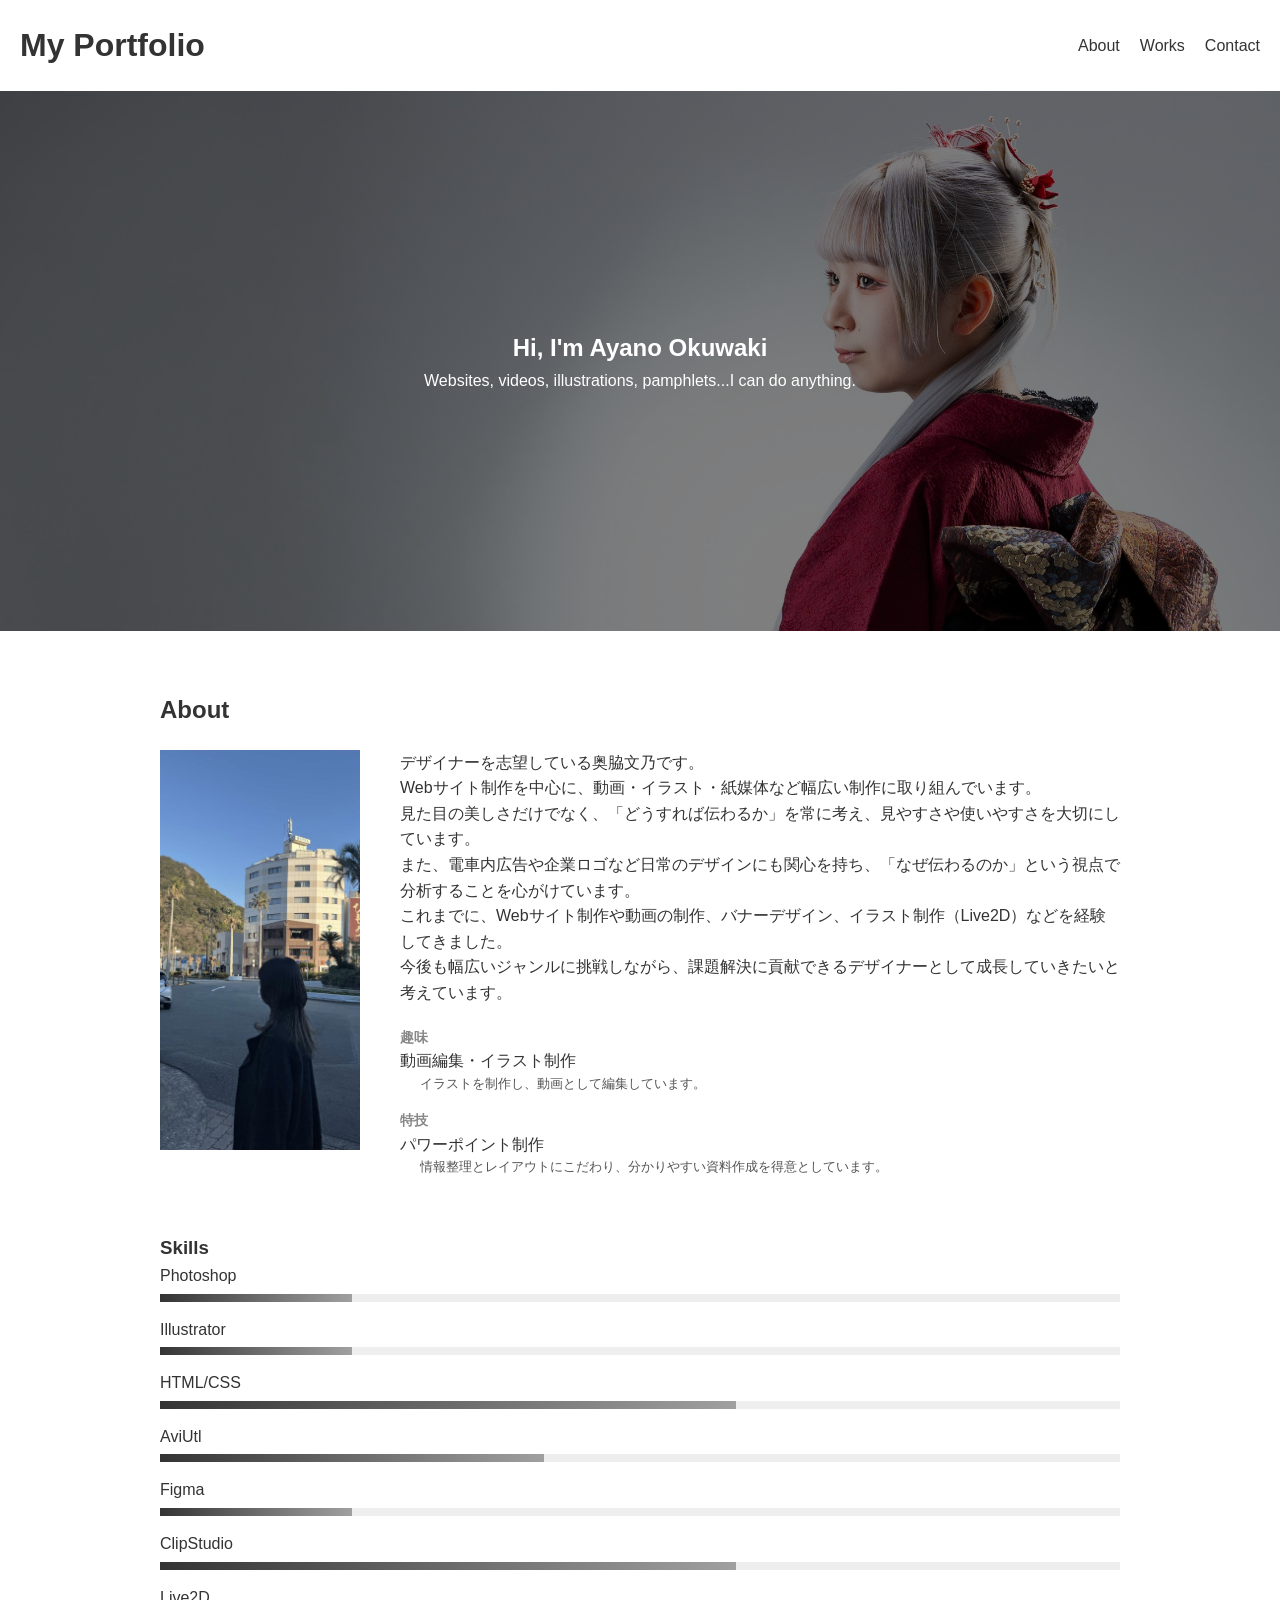
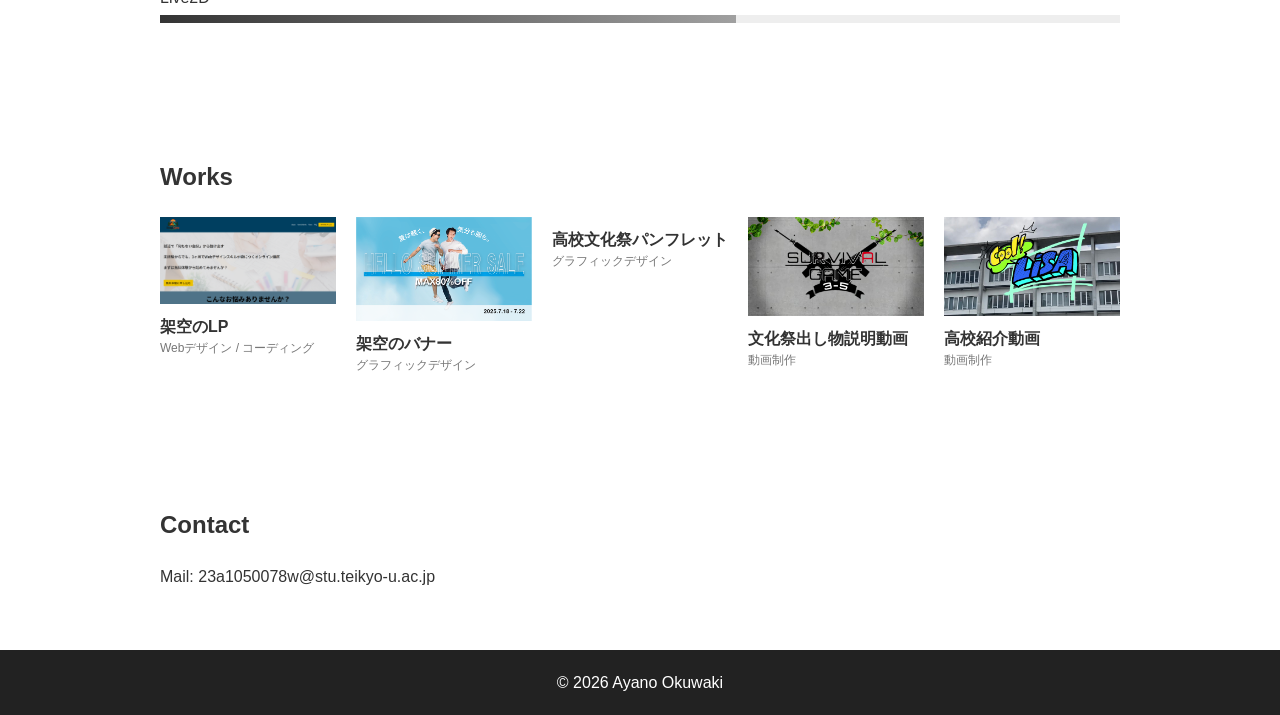
==== index.html @ f5fd3107 "Aboutに写真追加" ====
<!DOCTYPE html>
<html lang="ja">
<head>
    <meta charset="UTF-8">
    <meta name="viewport" content="width=device-width, initial-scale=1.0">
    <title>Ayano Okuwaki-My Portfolio</title>
    <link rel="stylesheet" href="style.css" />
</head>

<body>
  <header class="header">
    <h1 class="logo">My Portfolio</h1>
    <nav>
      <ul class="nav">
        <li><a href="#about">About</a></li>
        <li><a href="#works">Works</a></li>
        <li><a href="#contact">Contact</a></li>
      </ul>
    </nav>
  </header>

  <section class="hero">
    <h2>Hi, I'm Ayano Okuwaki</h2>
    <p>Websites, videos, illustrations, pamphlets...I can do anything.</p>
  </section>

  <section id="about" class="section">
    <h2>About</h2>

    <div class="about-container">

    <div class="about-top">
      <div class="about-image">
        <img src="ポートフォリオ用\IMG_9710.jpg" alt="プロフィール写真">
      </div>
          
      <div class="about-text">
        <p>
          デザイナーを志望している奥脇文乃です。<br>
          Webサイト制作を中心に、動画・イラスト・紙媒体など幅広い制作に取り組んでいます。<br>
          見た目の美しさだけでなく、「どうすれば伝わるか」を常に考え、見やすさや使いやすさを大切にしています。<br>
          また、電車内広告や企業ロゴなど日常のデザインにも関心を持ち、「なぜ伝わるのか」という視点で分析することを心がけています。<br>
          これまでに、Webサイト制作や動画の制作、バナーデザイン、イラスト制作（Live2D）などを経験してきました。<br>
          今後も幅広いジャンルに挑戦しながら、課題解決に貢献できるデザイナーとして成長していきたいと考えています。
        </p>
        <div class="hobbies-specialskills">
          <div class="item">
            <h4>趣味</h4>
            <p>動画編集・イラスト制作</p>
            <p class="skill-description">イラストを制作し、動画として編集しています。</p>
          </div>

          <div class="item">
            <h4>特技</h4>
            <p>パワーポイント制作</p>
            <p class="skill-description">情報整理とレイアウトにこだわり、分かりやすい資料作成を得意としています。</p>
          </div>
        </div>
      </div>
    </div>
      

      <div class="skills">
        <h3>Skills</h3>
        <ul>
          <li><span>Photoshop</span><div class="bar"><div class="level w1"></div></div></li>
          <li><span>Illustrator</span><div class="bar"><div class="level w1"></div></div></li>
          <li><span>HTML/CSS</span><div class="bar"><div class="level w3"></div></div></li>
          <li><span>AviUtl</span><div class="bar"><div class="level w2"></div></div></li>
          <li><span>Figma</span><div class="bar"><div class="level w1"></div></div></li>
          <li><span>ClipStudio</span><div class="bar"><div class="level w3"></div></div></li>
          <li><span>Live2D</span><div class="bar"><div class="level w3"></div></div></li>
        </ul>
      </div>

    </div>
  </section>

  <section id="works" class="section">
    <h2>Works</h2>
    <div class="works-list">

      <a href="https://potato0823.github.io/Design-Camp_LP/MainPage.html" class="work-card">
        <img src="ポートフォリオ用\Design-Camp_PC版サムネ.png" alt="">
        <div class="work-info">
          <h3>架空のLP</h3>
          <p>Webデザイン / コーディング</p>
        </div>
      </a>

      <a href="#" class="work-card">
        <img src="ポートフォリオ用\ネットドリーマーズインターン完成品.png" alt="">
        <div class="work-info">
          <h3>架空のバナー</h3>
          <p>グラフィックデザイン</p>
        </div>
      </a>

      <a href="#" class="work-card">
        <img src="img/work3.jpg" alt="">
        <div class="work-info">
          <h3>高校文化祭パンフレット</h3>
          <p>グラフィックデザイン</p>
        </div>
      </a>

      <a href="https://youtu.be/r6qwOFw-28Y" class="work-card">
        <img src="ポートフォリオ用\サバゲPV - frame at 0m2s.jpg" alt="">
        <div class="work-info">
          <h3>文化祭出し物説明動画</h3>
          <p>動画制作</p>
        </div>
      </a>

      <a href="https://youtu.be/Aw9OY4f07_g" class="work-card">
        <img src="ポートフォリオ用\國分・蝦名・奥脇班 - frame at 0m9s.jpg" >
        <div class="work-info">
          <h3>高校紹介動画</h3>
          <p>動画制作</p>
        </div>
      </a>

</div>
  </section>


  <section id="contact" class="section">
    <h2>Contact</h2>
    <p>Mail: 23a1050078w@stu.teikyo-u.ac.jp</p>
  </section>

  <footer class="footer">
    <p>© 2026 Ayano Okuwaki</p>
  </footer>

</body>

</html>
---- style.css ----
* {
  margin: 0;
  padding: 0;
  box-sizing: border-box;
}

/* 全体 */
body {
  font-family: Arial, sans-serif;
  line-height: 1.6;
  color: #333;
}

/* ヘッダー */
.header {
  display: flex;
  justify-content: space-between;
  align-items: center;
  padding: 20px;
}

.nav {
  display: flex;
  gap: 20px;
  list-style: none;
}

.nav a {
  text-decoration: none;
  color: #333;
}

/* ヒーロー */
.hero {
  position: relative;
  height: 60vh;
  display: flex;
  flex-direction: column;
  justify-content: center;
  align-items: center;
  background: #f5f5f5;
  background-image: url('ポートフォリオ用/IMG_7394_1.JPG');
  background-size: cover;
  background-position: center;
  text-align: center;
}

.hero::before {
  content: '';
  position: absolute;
  inset: 0; /* top/right/bottom/leftまとめて書ける */
  background-color: rgba(0, 0, 0, 0.5);
}

.hero h2,
.hero p {
  position: relative;
  z-index: 1;
  color: white; /* 見やすくなる */
}

/* セクション */
.section {
  padding: 60px 20px;
  max-width: 1000px;
  margin: 0 auto;
}

.section h2 {
  margin-bottom: 20px;
}

/* Aboutレイアウト */
/* 全体 */
.about-container {
  display: flex;
  flex-direction: column;
  gap: 40px;
}

.about-top {
  display: flex;
  gap: 40px;
  align-items: flex-start;
}

/* 写真 */
.about-image {
  width: 200px;
  flex-shrink: 0;
}

.about-image img {
  width: 100%;
  height: 400px;
  object-fit: cover; /* ←縦長でも崩れない */
  filter: grayscale(20%);
}

/* 左：文章 */
.about-text {
  flex: 1;
}

.hobbies-specialskills {
  margin-top: 20px;
}

.item {
  margin-bottom: 15px;
}

.item h4 {
  font-size: 14px;
  color: #888;
}

.hobbies-specialskills .skill-description {
  margin-left: 20px;
  color: #555;
  font-size: small;
}
/* 右：スキル */
.skills {
  width: 100%;
}

.skills ul {
  list-style: none;
}

.skills li {
  margin-bottom: 15px;
}

.skills span {
  display: block;
  margin-bottom: 5px;
}

/* スキルバー */
.bar {
  width: 100%;
  height: 8px;
  background: #eee;
}

.level {
  height: 100%;
  background: linear-gradient(90deg, #343434, #a0a0a0);

}

/* レベル */
.w1 { width: 20%; }
.w2 { width: 40%; }
.w3 { width: 60%; }

/* Works */
.works-list {
  display: flex;
  gap: 20px;
}

.work-card {
  flex: 1;
  text-decoration: none;
  color: #333;
}

.work-card img {
  width: 100%;
  display: block;
}

.work-info {
  padding: 10px 0;
}

.work-info h3 {
  font-size: 16px;
}

.work-info p {
  font-size: 12px;
  color: #777;
}

/* フッター */
.footer {
  text-align: center;
  padding: 20px;
  background: #222;
  color: #fff;
}
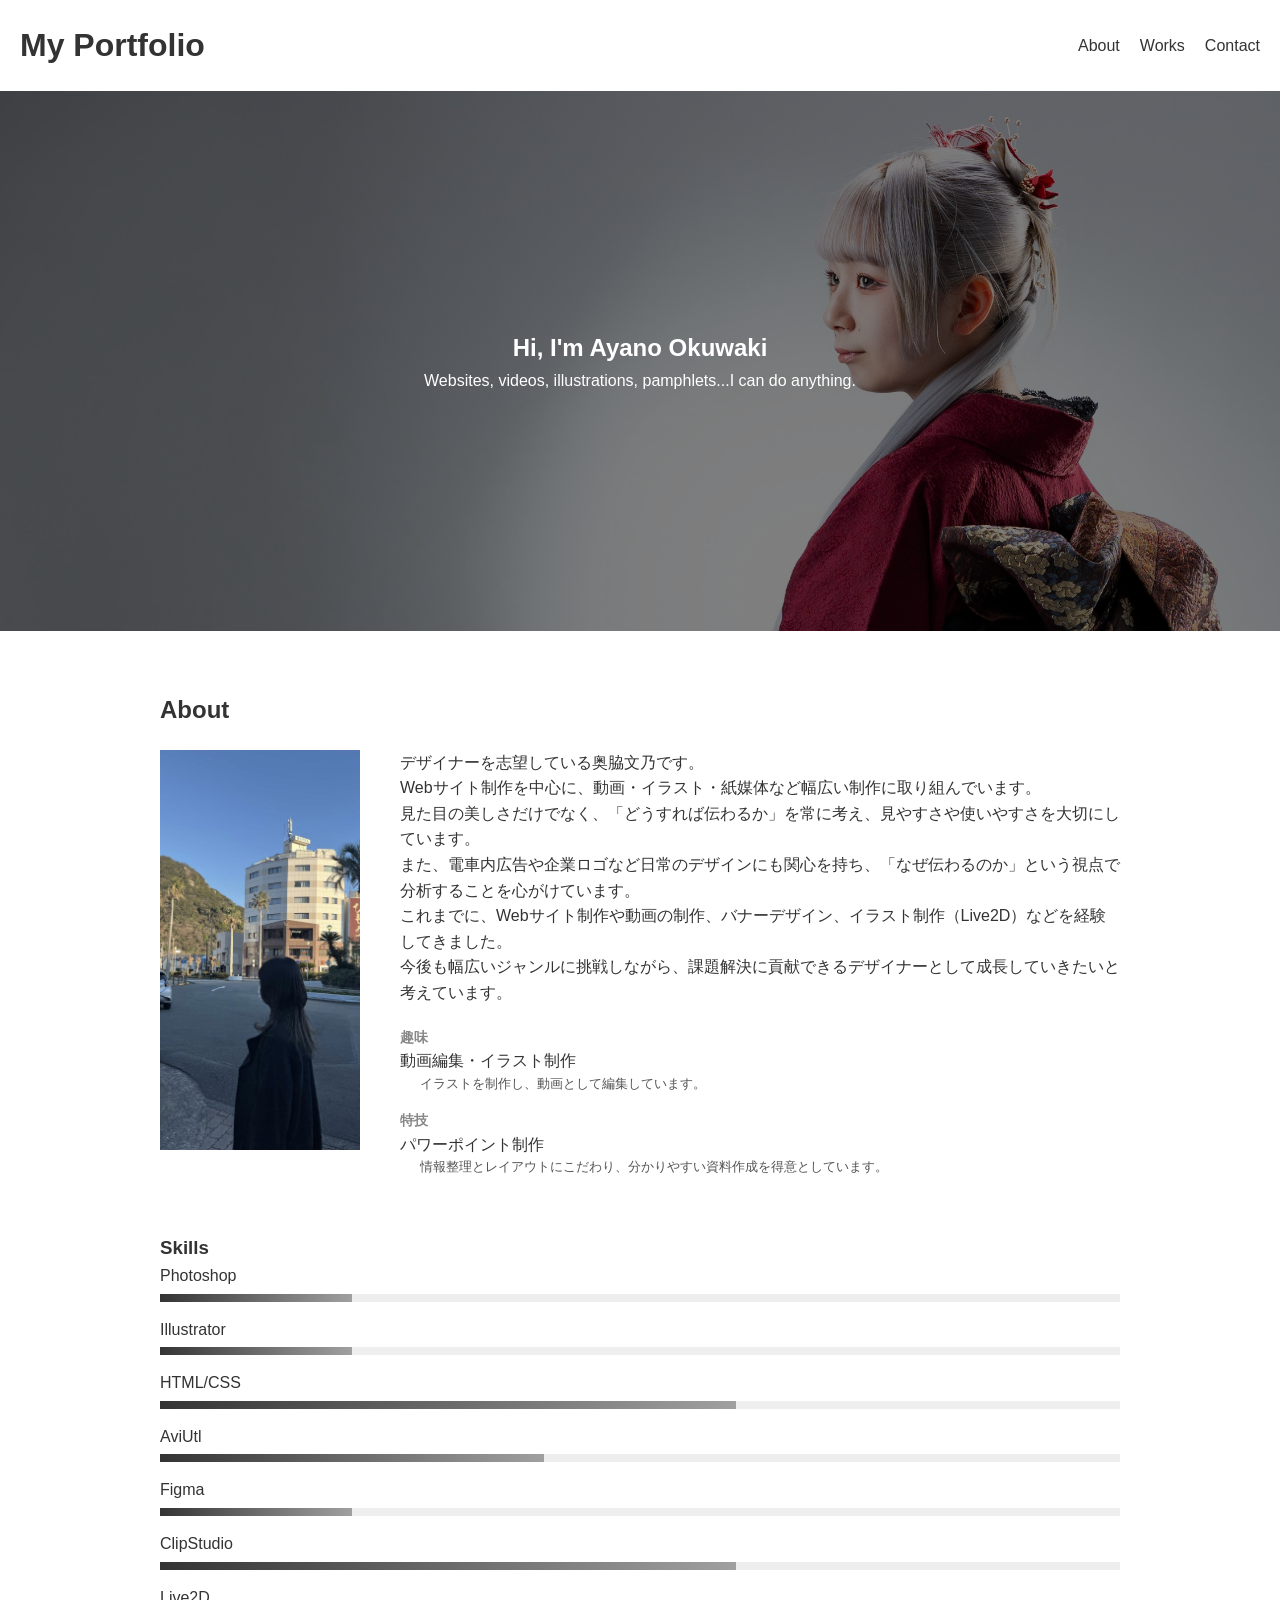
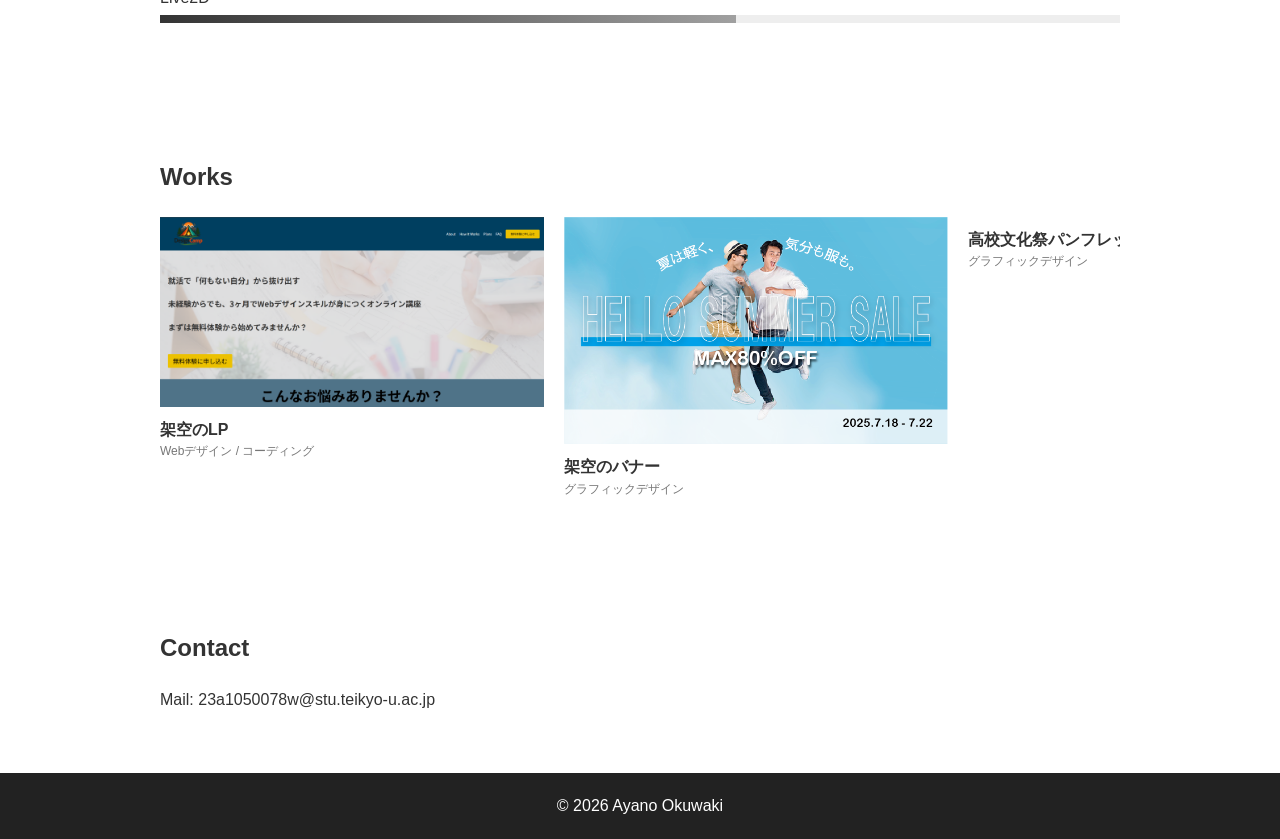
==== commit cee80ab8: "works_01ページ仮完成" ====
--- a/index.html
+++ b/index.html
@@ -80,7 +80,7 @@
     <h2>Works</h2>
     <div class="works-list">
 
-      <a href="https://potato0823.github.io/Design-Camp_LP/MainPage.html" class="work-card">
+      <a href="works_01.html" class="work-card">
         <img src="ポートフォリオ用\Design-Camp_PC版サムネ.png" alt="">
         <div class="work-info">
           <h3>架空のLP</h3>
--- a/style.css
+++ b/style.css
@@ -84,6 +84,7 @@
   align-items: flex-start;
 }
 
+
 /* 写真 */
 .about-image {
   width: 200px;
@@ -159,13 +160,28 @@
 /* Works */
 .works-list {
   display: flex;
+  overflow-x: scroll;
+  overflow-y: hidden;/*横スクロールのみ有効に*/
+  scroll-snap-type: x mandatory;
   gap: 20px;
-}
+    /* Chrome, Safari, Edge (WebKit系) */
+  -webkit-overflow-scrolling: touch; /* スマホでの慣性スクロールを有効に */
+}
+
 
 .work-card {
   flex: 1;
+  min-width: 40%;
   text-decoration: none;
   color: #333;
+  overflow: visible;
+  transition-duration: 0.5s;
+  scroll-snap-align: center;
+}
+
+.work-card:hover {
+transform: scale(1.2,1.2);
+transition-duration: 0.5s;
 }
 
 .work-card img {
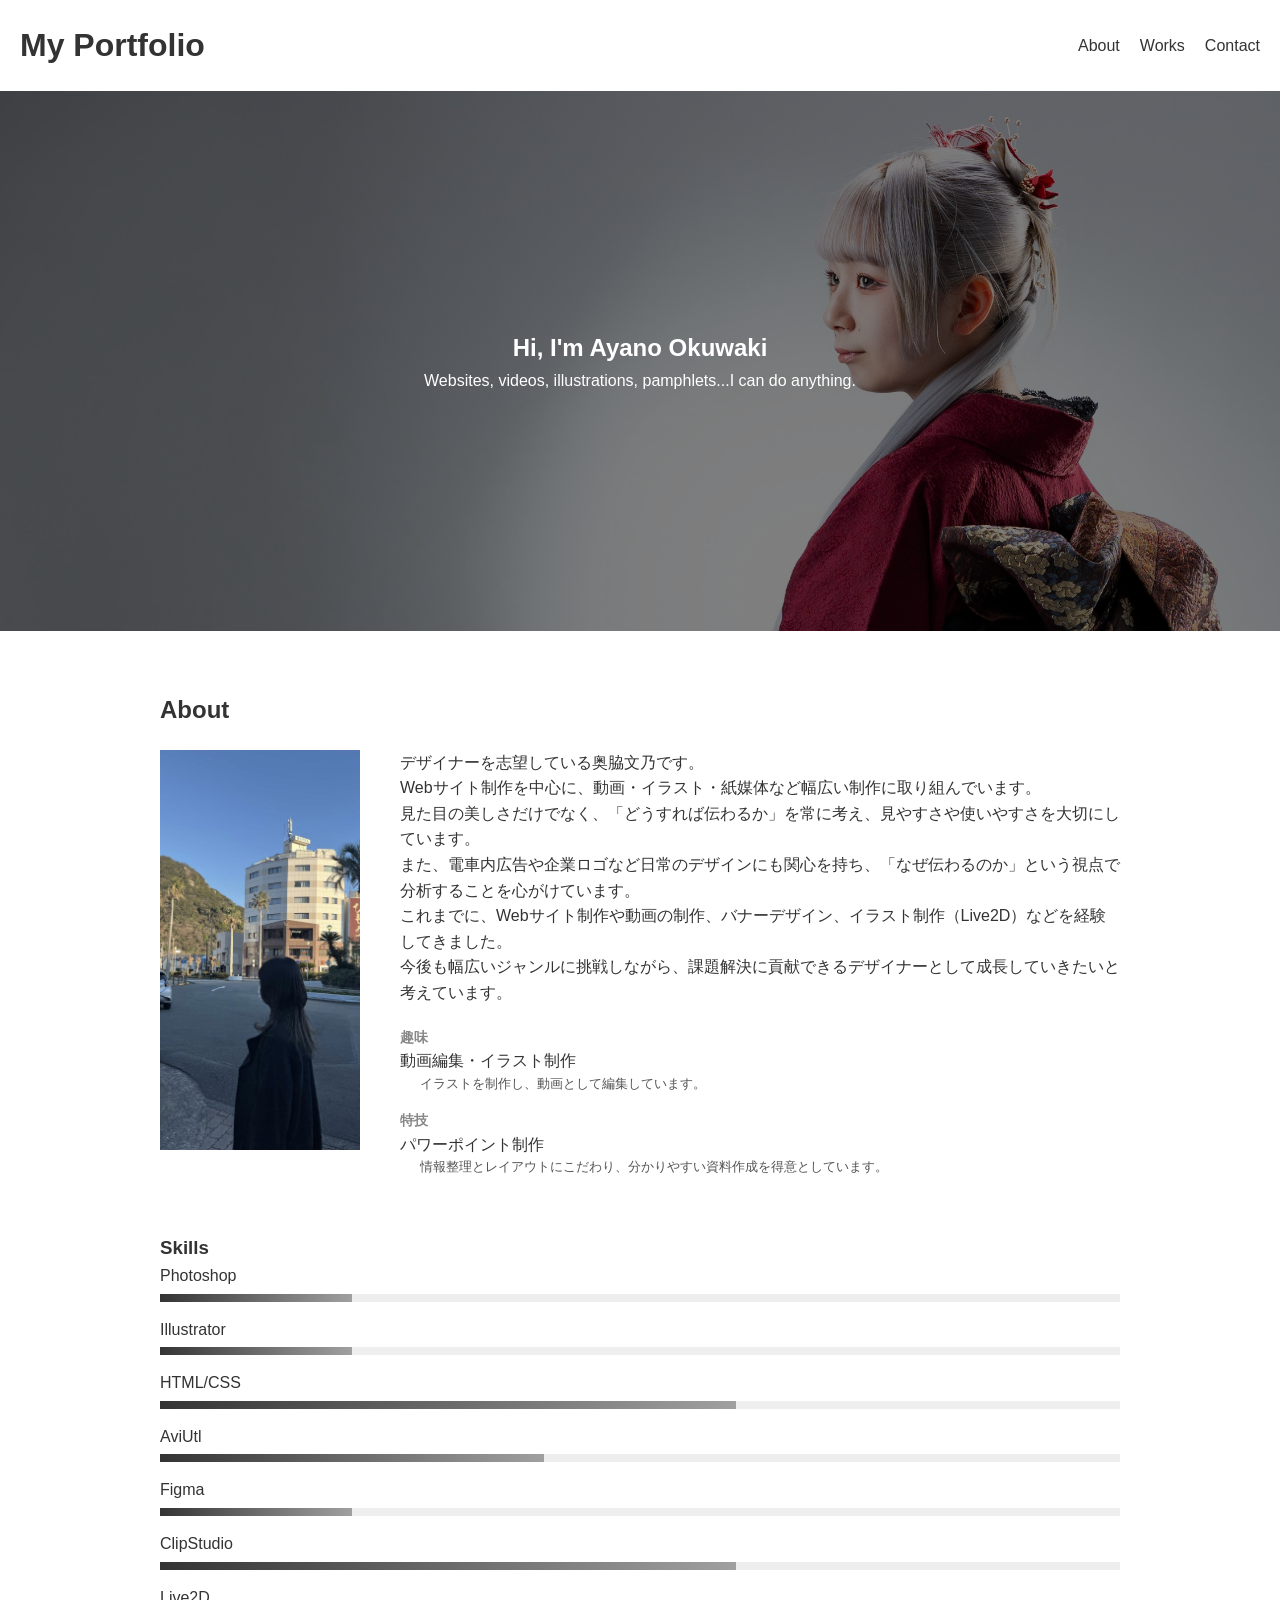
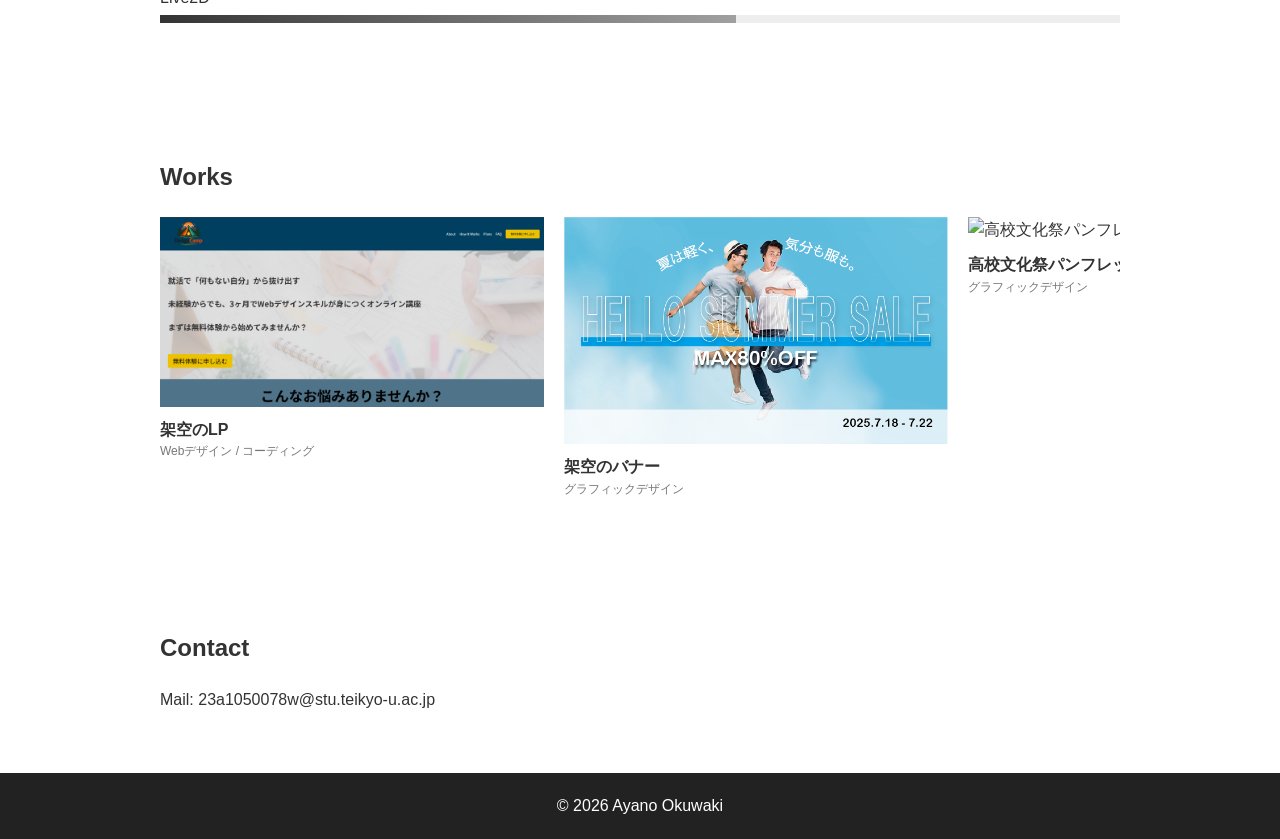
==== commit 99374f05: "ファイル名変更" ====
--- a/index.html
+++ b/index.html
@@ -81,39 +81,39 @@
     <div class="works-list">
 
       <a href="works_01.html" class="work-card">
-        <img src="ポートフォリオ用\Design-Camp_PC版サムネ.png" alt="">
+        <img src="ポートフォリオ用\Design-Camp_PC版サムネ.png" alt="架空のLP">
         <div class="work-info">
           <h3>架空のLP</h3>
           <p>Webデザイン / コーディング</p>
         </div>
       </a>
 
-      <a href="#" class="work-card">
-        <img src="ポートフォリオ用\ネットドリーマーズインターン完成品.png" alt="">
+      <a href="works_02.html" class="work-card">
+        <img src="ポートフォリオ用\インターン完成品.png" alt="架空のバナー">
         <div class="work-info">
           <h3>架空のバナー</h3>
           <p>グラフィックデザイン</p>
         </div>
       </a>
 
-      <a href="#" class="work-card">
-        <img src="img/work3.jpg" alt="">
+      <a href="works_03.html" class="work-card">
+        <img src="img/work3.jpg" alt="高校文化祭パンフレット">
         <div class="work-info">
           <h3>高校文化祭パンフレット</h3>
           <p>グラフィックデザイン</p>
         </div>
       </a>
 
-      <a href="https://youtu.be/r6qwOFw-28Y" class="work-card">
-        <img src="ポートフォリオ用\サバゲPV - frame at 0m2s.jpg" alt="">
+      <a href="work_04.html" class="work-card">
+        <img src="ポートフォリオ用\サバゲPV - frame at 0m2s.jpg" alt="文化祭出し物説明動画">
         <div class="work-info">
           <h3>文化祭出し物説明動画</h3>
           <p>動画制作</p>
         </div>
       </a>
 
-      <a href="https://youtu.be/Aw9OY4f07_g" class="work-card">
-        <img src="ポートフォリオ用\國分・蝦名・奥脇班 - frame at 0m9s.jpg" >
+      <a href="work_05.html" class="work-card">
+        <img src="ポートフォリオ用\CoolLisa.jpg" alt="高校紹介動画">
         <div class="work-info">
           <h3>高校紹介動画</h3>
           <p>動画制作</p>
--- a/style.css
+++ b/style.css
@@ -1,3 +1,4 @@
+
 * {
   margin: 0;
   padding: 0;
@@ -91,6 +92,17 @@
   flex-shrink: 0;
 }
 
+@media screen and (max-width: 767px){
+  .about-top{
+    display: block;
+  }
+  .about-image{
+    width: 100%;
+    height: 100%;
+    overflow: visible;
+  }
+}
+
 .about-image img {
   width: 100%;
   height: 400px;
@@ -102,6 +114,7 @@
 .about-text {
   flex: 1;
 }
+
 
 .hobbies-specialskills {
   margin-top: 20px;
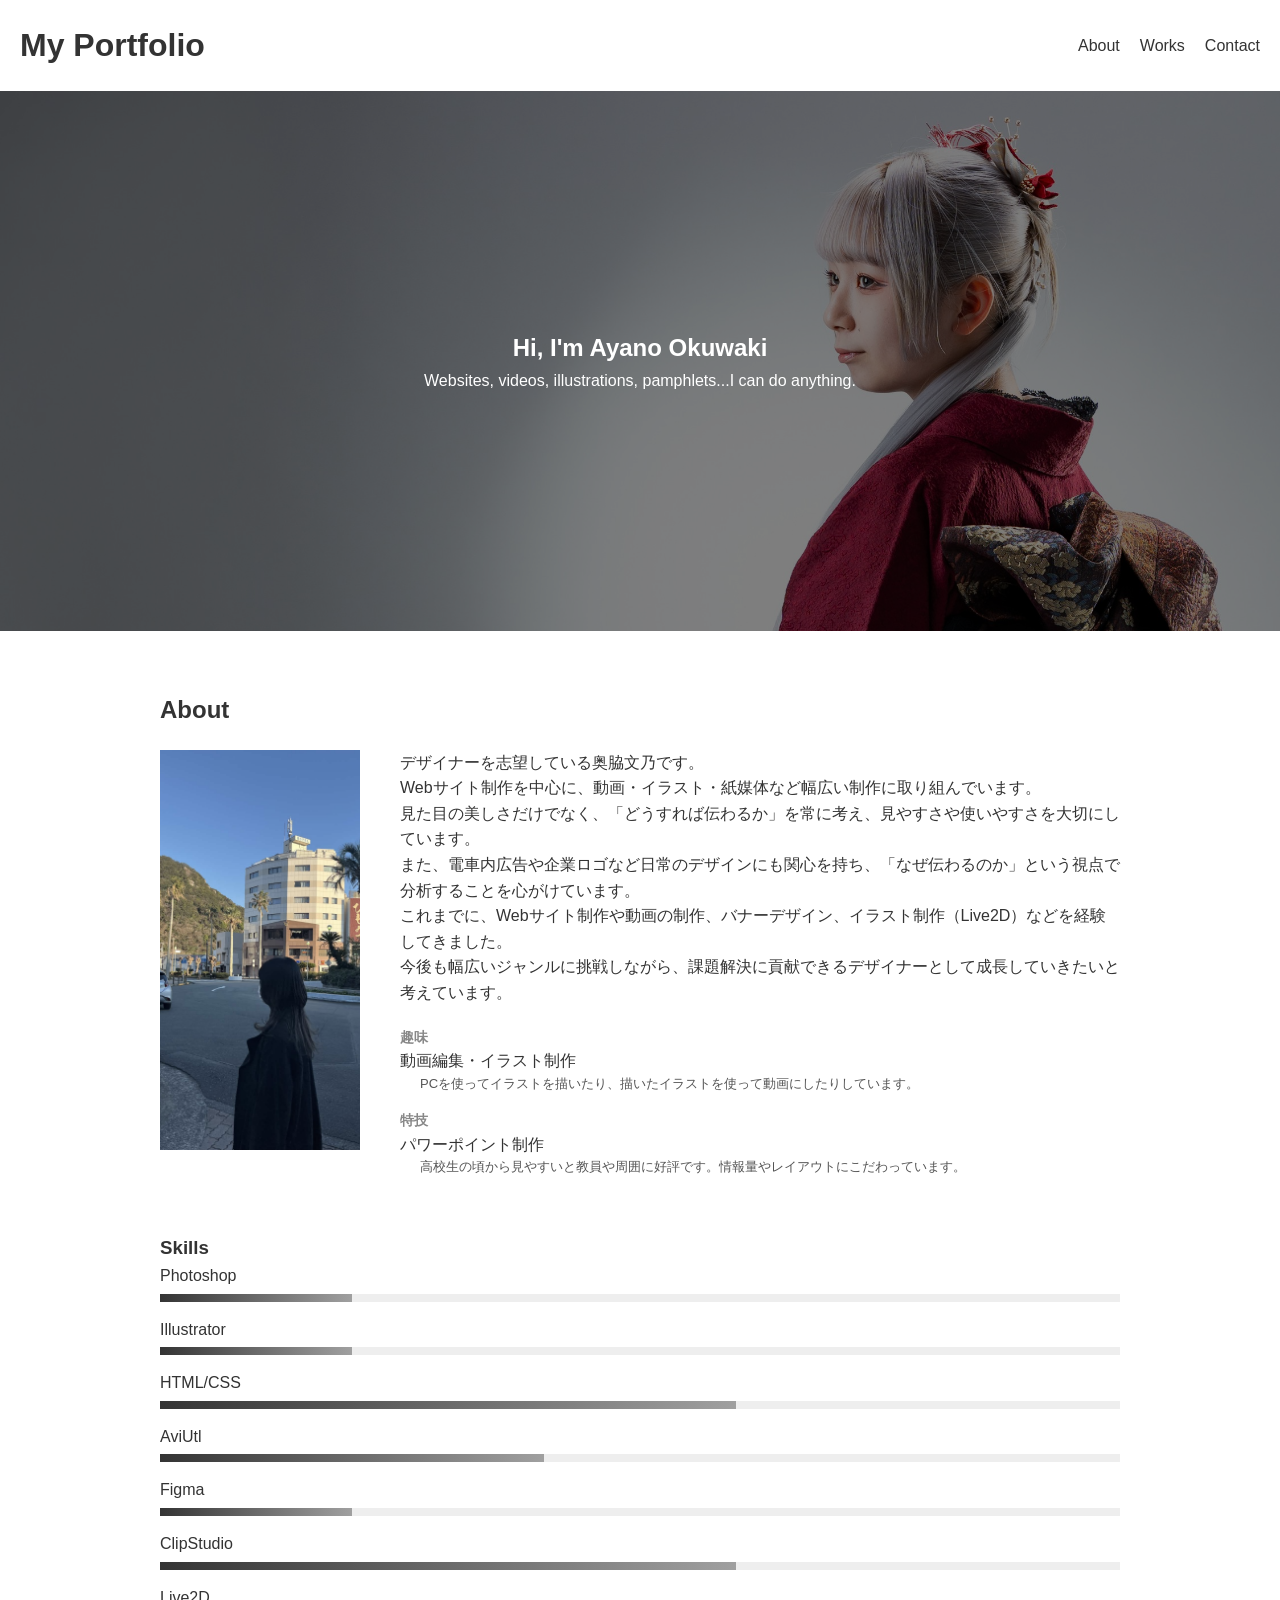
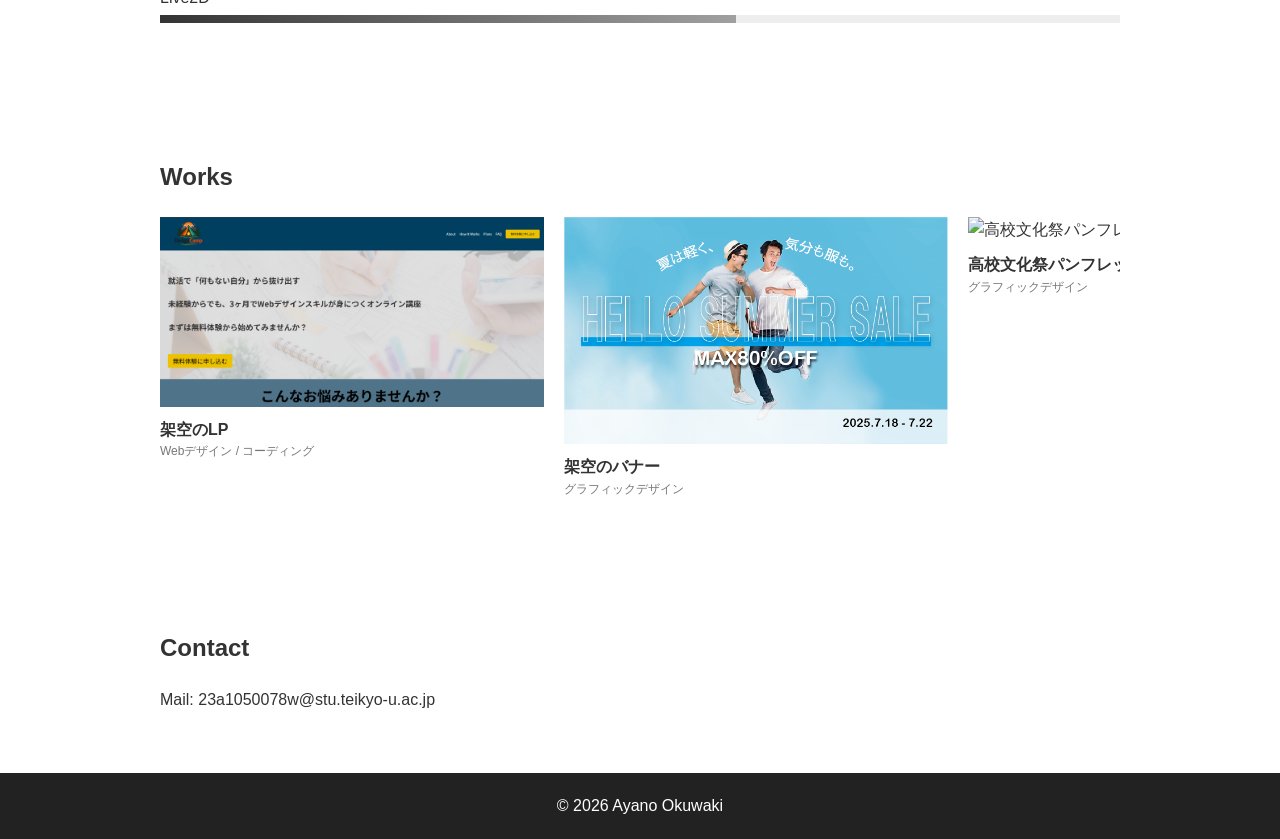
==== commit df2c586b: "誤記なおし" ====
--- a/index.html
+++ b/index.html
@@ -47,13 +47,13 @@
           <div class="item">
             <h4>趣味</h4>
             <p>動画編集・イラスト制作</p>
-            <p class="skill-description">イラストを制作し、動画として編集しています。</p>
+            <p class="skill-description">PCを使ってイラストを描いたり、描いたイラストを使って動画にしたりしています。</p>
           </div>
 
           <div class="item">
             <h4>特技</h4>
             <p>パワーポイント制作</p>
-            <p class="skill-description">情報整理とレイアウトにこだわり、分かりやすい資料作成を得意としています。</p>
+            <p class="skill-description">高校生の頃から見やすいと教員や周囲に好評です。情報量やレイアウトにこだわっています。</p>
           </div>
         </div>
       </div>
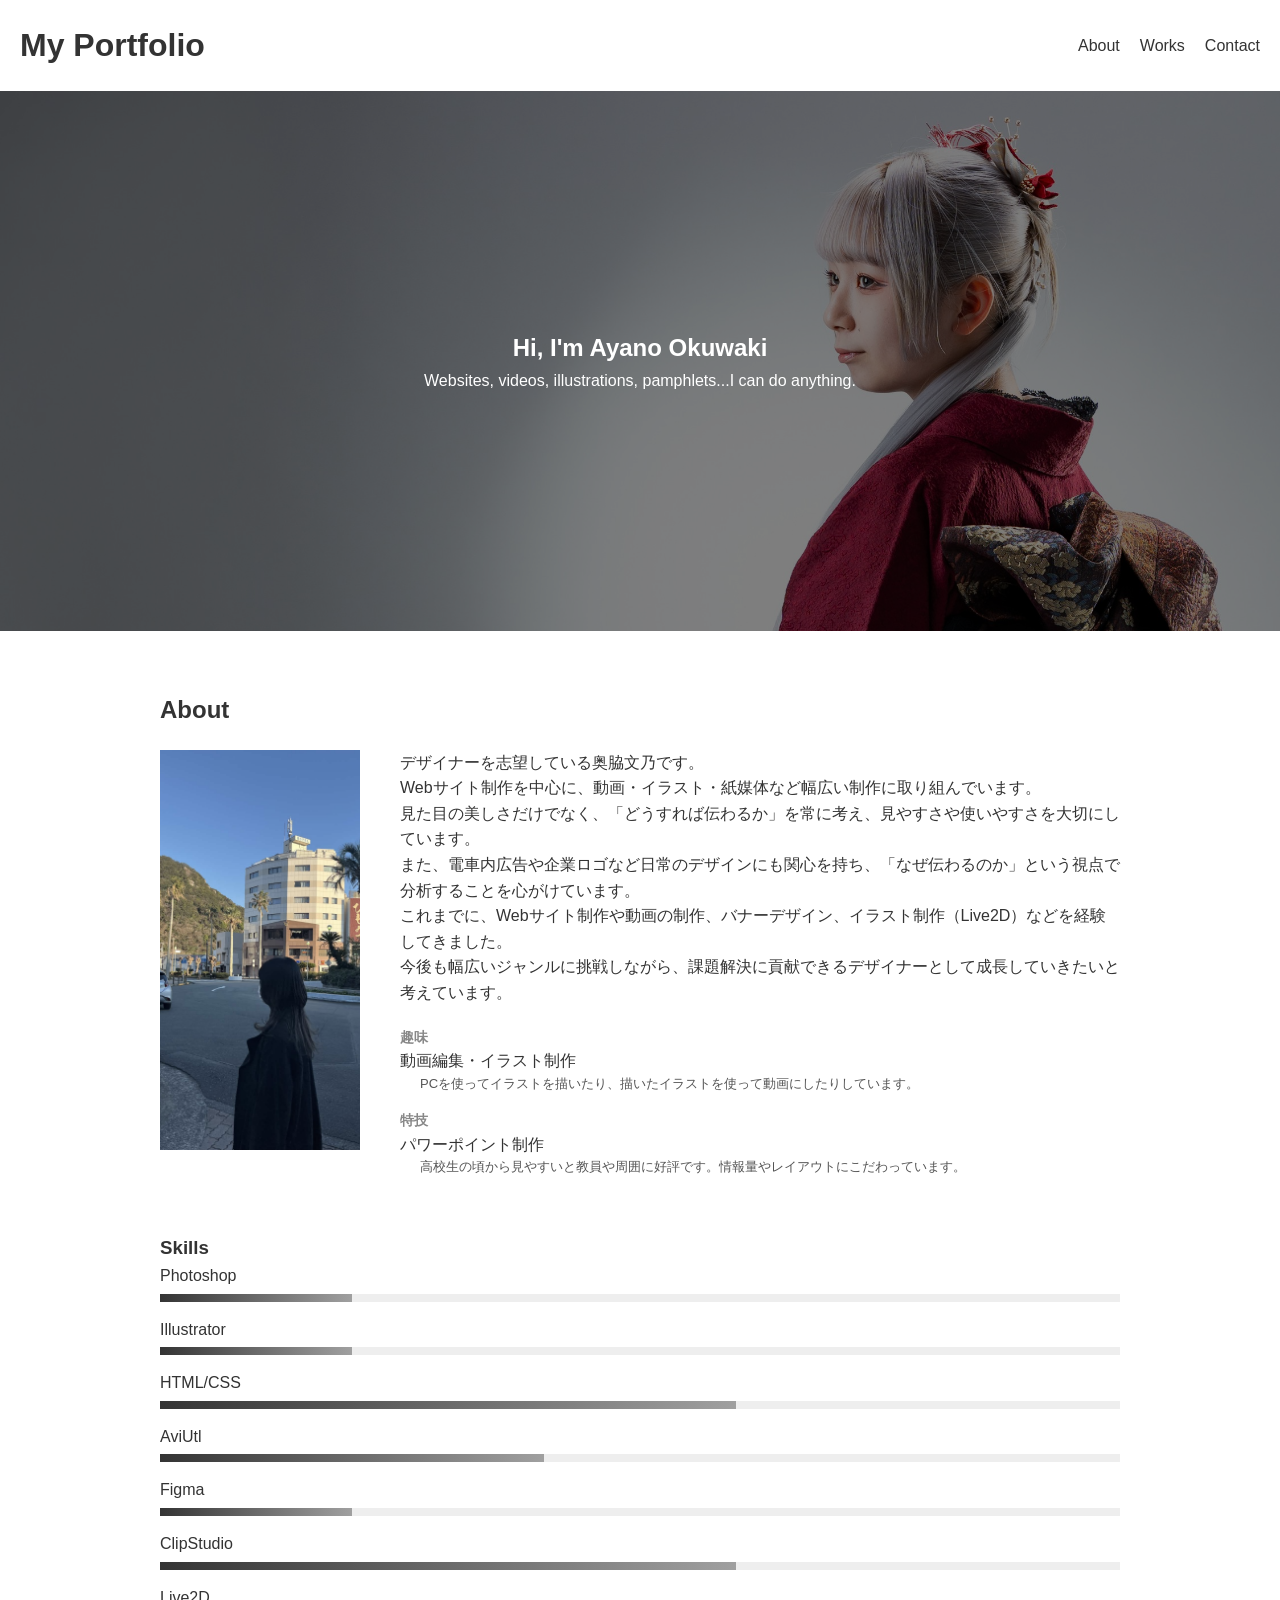
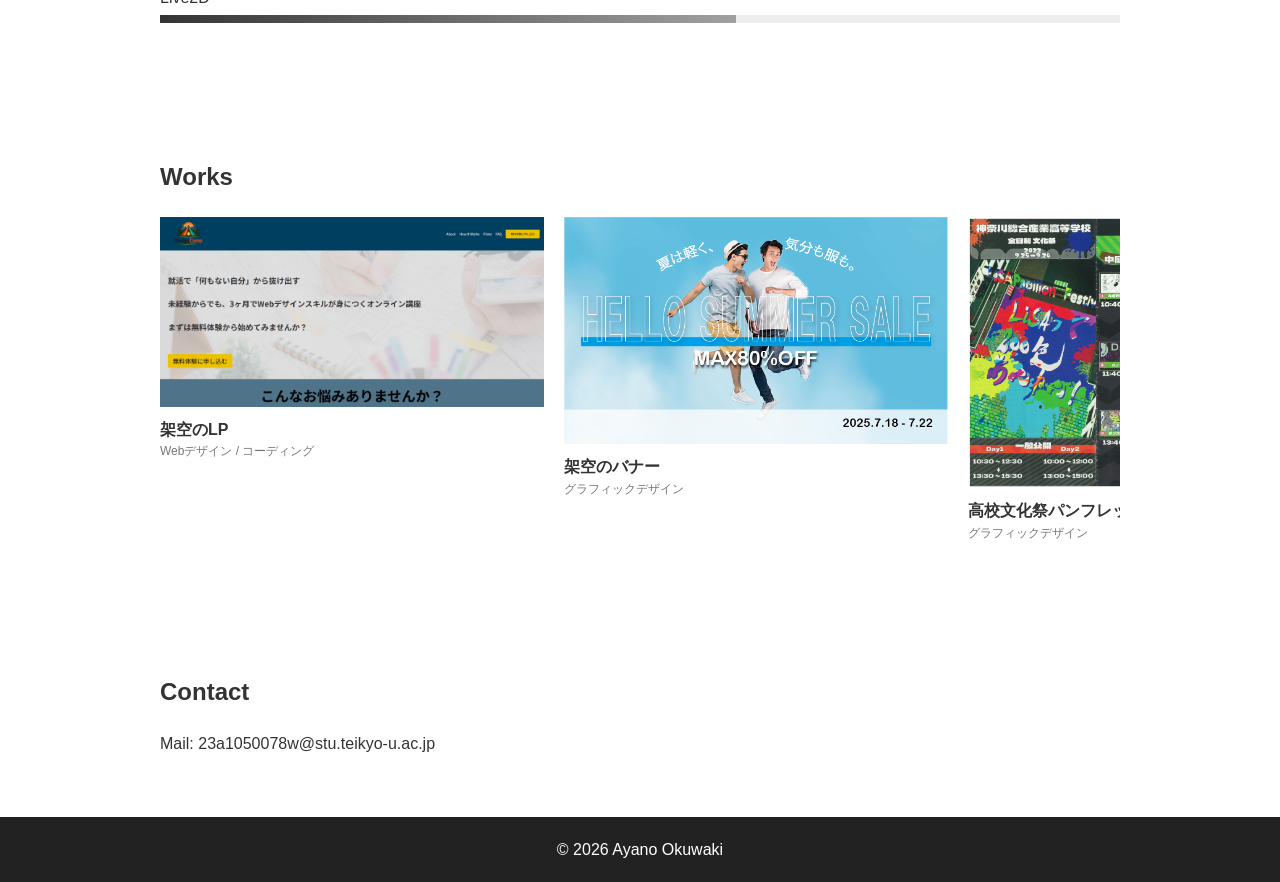
==== commit 4ba8420a: "パンフ追加" ====
--- a/index.html
+++ b/index.html
@@ -97,7 +97,7 @@
       </a>
 
       <a href="works_03.html" class="work-card">
-        <img src="img/work3.jpg" alt="高校文化祭パンフレット">
+        <img src="ポートフォリオ用\パンフ表面.jpg" alt="高校文化祭パンフレット">
         <div class="work-info">
           <h3>高校文化祭パンフレット</h3>
           <p>グラフィックデザイン</p>
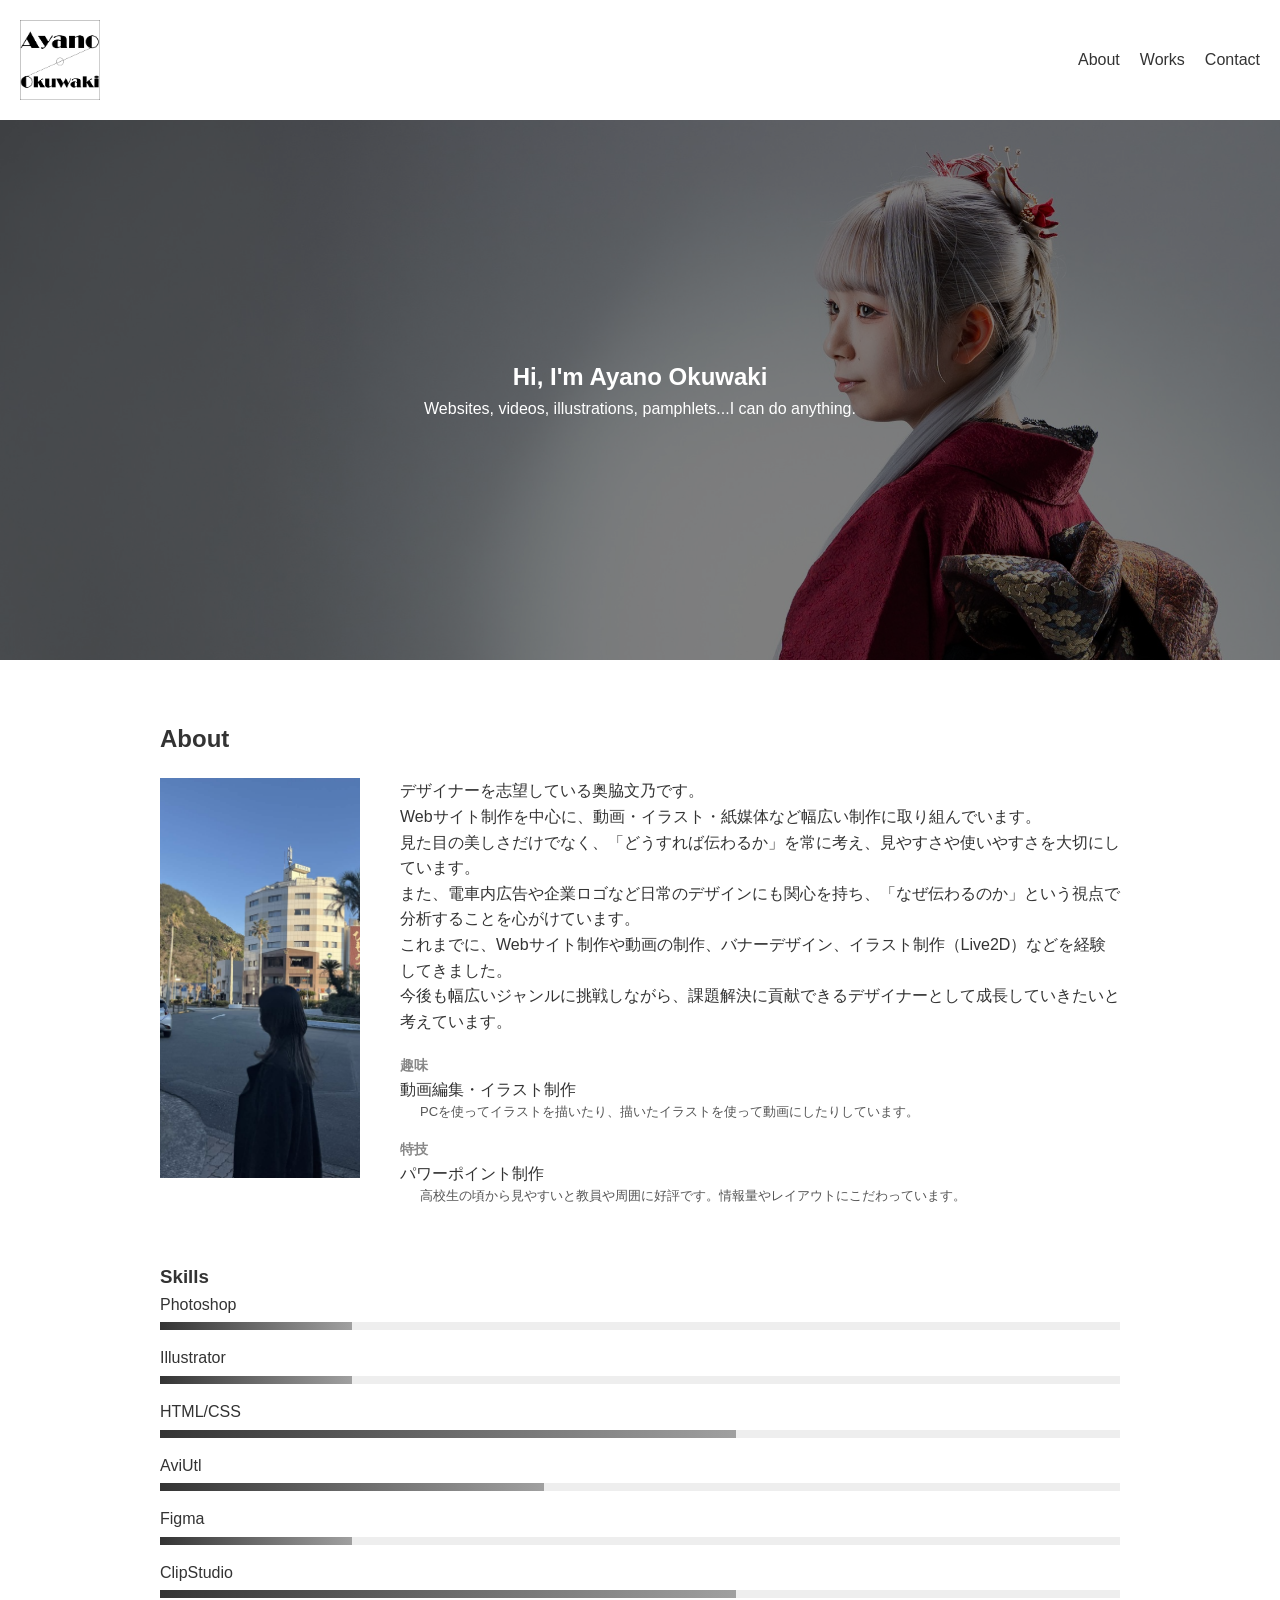
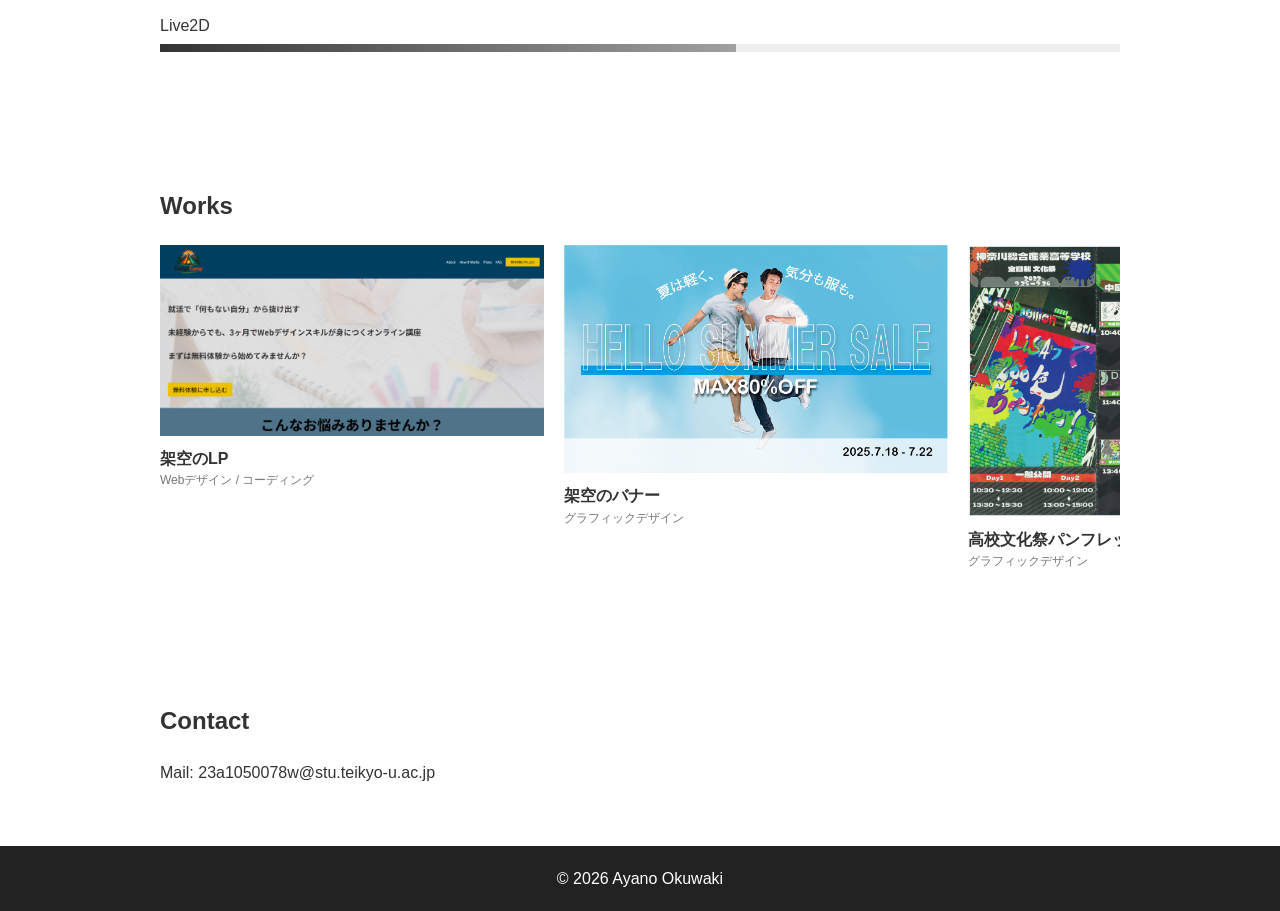
==== commit 95d861eb: "logo作った" ====
--- a/index.html
+++ b/index.html
@@ -9,7 +9,7 @@
 
 <body>
   <header class="header">
-    <h1 class="logo">My Portfolio</h1>
+    <img class="logo" src="ポートフォリオ用\奥脇文乃ロゴ.png" alt="My Portfolio Logo">
     <nav>
       <ul class="nav">
         <li><a href="#about">About</a></li>
--- a/style.css
+++ b/style.css
@@ -18,6 +18,10 @@
   justify-content: space-between;
   align-items: center;
   padding: 20px;
+}
+
+.header .logo {
+  width: 80px;
 }
 
 .nav {
